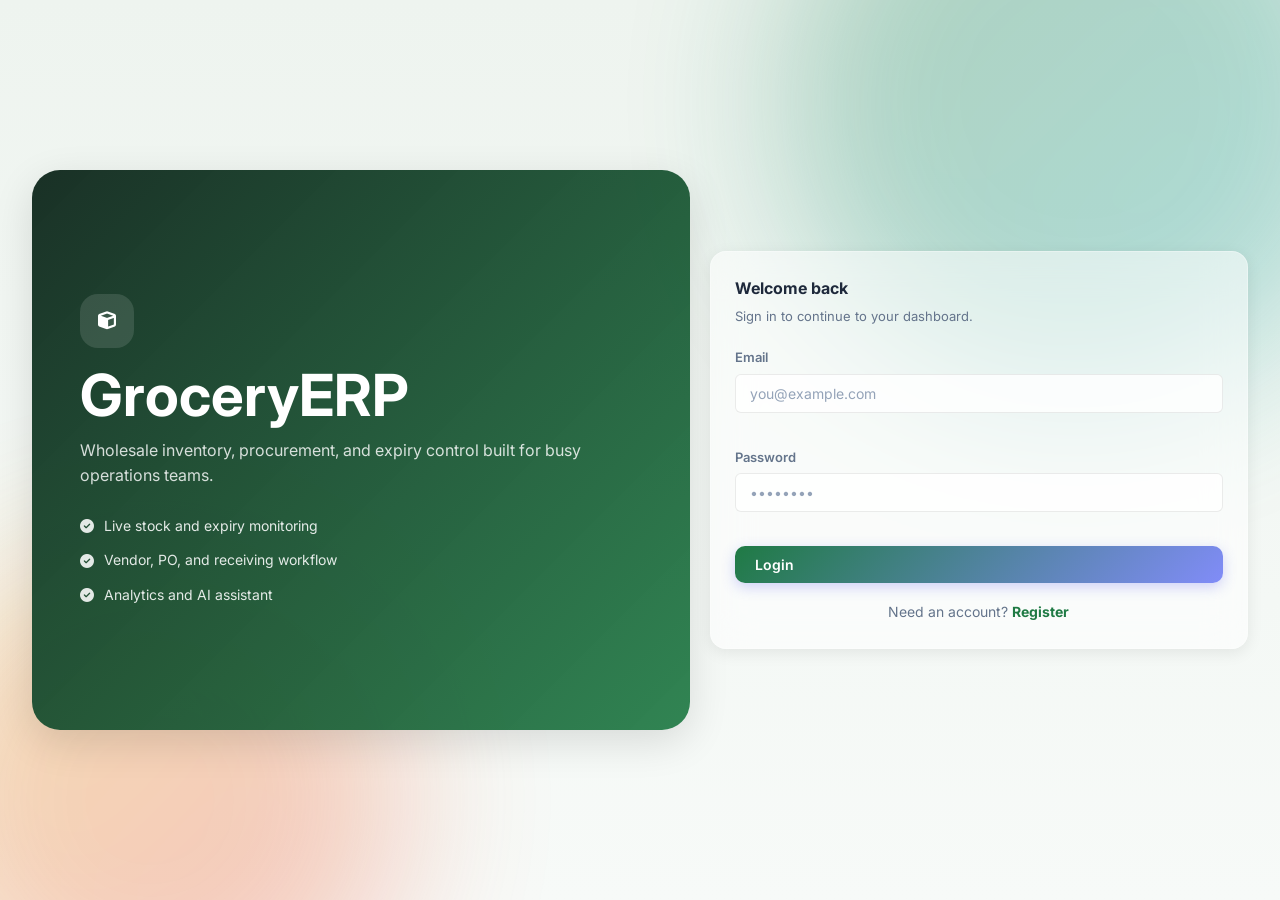
==== frontend/ai_chat.html @ c94205f8 "Added modular HTML skeleton and base frontend structure" ====
<!doctype html>
<html lang="en">
<head>
	<meta charset="utf-8">
	<meta name="viewport" content="width=device-width, initial-scale=1">
	<title>GroceryERP</title>
	<link rel="preconnect" href="https://fonts.googleapis.com">
	<link rel="preconnect" href="https://fonts.gstatic.com" crossorigin>
	<link href="https://fonts.googleapis.com/css2?family=Inter:wght@300;400;500;600;700;800;900&family=JetBrains+Mono:wght@400;500&display=swap" rel="stylesheet">
	<link rel="stylesheet" href="css/styles.css">
	<link rel="stylesheet" href="https://cdnjs.cloudflare.com/ajax/libs/font-awesome/6.5.2/css/all.min.css">
</head>
<body>
	<div class="animated-bg"></div>
	<div class="app-layout">
		<div id="sidebar-container"></div>
		<main class="main-content">
			<div id="navbar-container"></div>
			<div class="page-content" id="pageContent"></div>
		</main>
	</div>
	<script src="js/app.js"></script>
</body>
</html>
---- frontend/css/styles.css ----
@import url('https://fonts.googleapis.com/css2?family=Inter:wght@300;400;500;600;700;800;900&family=JetBrains+Mono:wght@400;500&display=swap');

:root {
    --primary: #1f7a44;
    --primary-hover: #166534;
    --primary-light: rgba(31, 122, 68, .12);
    --secondary: #0ea5a5;
    --accent: #f59e0b;
    --success: #10b981;
    --danger: #ef4444;
    --warning: #f59e0b;
    --info: #3b82f6;
    --bg-body: #eef4ef;
    --bg-sidebar: #10281d;
    --bg-card: rgba(255, 255, 255, .72);
    --bg-card-solid: #fff;
    --bg-navbar: rgba(255, 255, 255, .82);
    --bg-input: rgba(255, 255, 255, .8);
    --bg-hover: rgba(31, 122, 68, .07);
    --text-primary: #1e293b;
    --text-secondary: #64748b;
    --text-muted: #94a3b8;
    --border: rgba(0, 0, 0, .08);
    --border-hover: rgba(31, 122, 68, .3);
    --shadow-sm: 0 1px 3px rgba(0, 0, 0, .06);
    --shadow-md: 0 4px 16px rgba(0, 0, 0, .08);
    --shadow-lg: 0 12px 40px rgba(0, 0, 0, .12);
    --glass-bg: rgba(255, 255, 255, .55);
    --glass-border: rgba(255, 255, 255, .3);
    --glass-blur: 20px;
    --sidebar-w: 260px;
    --sidebar-collapsed: 72px;
    --navbar-h: 64px;
    --radius: 16px;
    --radius-sm: 10px;
    --radius-xs: 6px;
    --transition: all .3s cubic-bezier(.4, 0, .2, 1)
}

[data-theme=dark] {
    --bg-body: #07130d;
    --bg-sidebar: rgba(7, 19, 13, .95);
    --bg-card: rgba(19, 30, 24, .72);
    --bg-card-solid: #11231a;
    --bg-navbar: rgba(9, 22, 16, .92);
    --bg-input: rgba(17, 35, 26, .82);
    --bg-hover: rgba(31, 122, 68, .12);
    --text-primary: #f1f5f9;
    --text-secondary: #94a3b8;
    --text-muted: #64748b;
    --border: rgba(255, 255, 255, .06);
    --glass-bg: rgba(30, 41, 59, .55);
    --glass-border: rgba(255, 255, 255, .08);
    --shadow-sm: 0 1px 3px rgba(0, 0, 0, .3);
    --shadow-md: 0 4px 16px rgba(0, 0, 0, .4);
    --shadow-lg: 0 12px 40px rgba(0, 0, 0, .5)
}

*,
*::before,
*::after {
    margin: 0;
    padding: 0;
    box-sizing: border-box
}

html {
    scroll-behavior: smooth;
    -webkit-font-smoothing: antialiased
}

body {
    font-family: 'Inter', system-ui, sans-serif;
    background: linear-gradient(180deg, var(--bg-body) 0%, #f7faf8 100%);
    color: var(--text-primary);
    line-height: 1.6;
    min-height: 100vh;
    overflow-x: hidden;
    transition: var(--transition)
}

.animated-bg {
    position: fixed;
    inset: 0;
    z-index: -1;
    overflow: hidden
}

.animated-bg::before,
.animated-bg::after {
    content: '';
    position: absolute;
    border-radius: 50%;
    filter: blur(80px);
    opacity: .3;
    animation: floatBlob 20s ease-in-out infinite
}

.animated-bg::before {
    width: 600px;
    height: 600px;
    background: linear-gradient(135deg, #1f7a44, #0ea5a5);
    top: -200px;
    right: -100px
}

.animated-bg::after {
    width: 500px;
    height: 500px;
    background: linear-gradient(135deg, #f59e0b, #ef4444);
    bottom: -150px;
    left: -100px;
    animation-delay: -10s
}

[data-theme=dark] .animated-bg::before {
    opacity: .15
}

[data-theme=dark] .animated-bg::after {
    opacity: .1
}

@keyframes floatBlob {

    0%,
    100% {
        transform: translate(0, 0) scale(1)
    }

    25% {
        transform: translate(50px, -80px) scale(1.1)
    }

    50% {
        transform: translate(-30px, 60px) scale(.95)
    }

    75% {
        transform: translate(60px, 40px) scale(1.05)
    }
}

.app-layout {
    display: flex;
    min-height: 100vh
}

.main-content {
    flex: 1;
    margin-left: var(--sidebar-w);
    padding-top: var(--navbar-h);
    transition: var(--transition)
}

body.auth-mode .app-layout {
    display: block
}

body.auth-mode .sidebar,
body.auth-mode .navbar {
    display: none
}

body.auth-mode .main-content {
    margin-left: 0;
    padding-top: 0;
    min-height: 100vh
}

body.auth-mode .page-content {
    max-width: none;
    min-height: 100vh;
    padding: 0
}

.main-content.sidebar-collapsed {
    margin-left: var(--sidebar-collapsed)
}

.page-content {
    padding: 28px 32px;
    max-width: 1400px;
    animation: fadeInUp .5s ease
}

.page-stack {
    display: flex;
    flex-direction: column;
    gap: 18px
}

.page-header {
    display: flex;
    align-items: center;
    justify-content: space-between;
    gap: 16px;
    margin-bottom: 2px
}

.page-header h1 {
    font-size: 22px;
    font-weight: 800;
    line-height: 1.15
}

.page-header p {
    color: var(--text-secondary);
    font-size: 13px;
    margin-top: 4px
}

.page-subtitle {
    color: var(--text-muted);
    font-size: 12px;
    margin-top: 2px
}

.toolbar,
.filters-bar,
.tab-row,
.action-buttons,
.search-inline,
.section-title-row {
    display: flex;
    align-items: center;
    gap: 10px;
    flex-wrap: wrap
}

.filters-bar {
    gap: 12px
}

.dashboard-layout,
.split-layout,
.two-column-layout {
    display: grid;
    gap: 18px
}

.dashboard-layout,
.split-layout {
    grid-template-columns: minmax(0, 2fr) minmax(320px, 1fr)
}

.bottom-row {
    grid-template-columns: repeat(2, minmax(0, 1fr))
}

.dashboard-main,
.dashboard-side,
.chart-card,
.expiring-card {
    min-height: 100%
}

.quick-action-grid,
.mini-kpi-grid,
.report-grid,
.vendor-grid {
    display: grid;
    gap: 14px
}

.quick-action-grid {
    grid-template-columns: repeat(4, minmax(0, 1fr))
}

.mini-kpi-grid {
    grid-template-columns: repeat(4, minmax(0, 1fr))
}

.report-grid {
    grid-template-columns: repeat(3, minmax(0, 1fr))
}

.vendor-grid {
    grid-template-columns: repeat(4, minmax(0, 1fr))
}

.quick-action-card,
.vendor-card,
.report-card,
.mini-kpi,
.delivery-card,
.alert-row,
.list-row {
    background: var(--bg-card-solid);
    border: 1px solid var(--border);
    border-radius: var(--radius);
    box-shadow: var(--shadow-sm)
}

.quick-action-card {
    display: flex;
    align-items: center;
    gap: 12px;
    padding: 16px 18px;
    color: var(--text-primary);
    text-decoration: none;
    font-weight: 600;
    transition: var(--transition)
}

.quick-action-card:hover {
    transform: translateY(-2px);
    border-color: var(--primary);
    box-shadow: var(--shadow-md)
}

.quick-action-icon,
.report-icon,
.brand-mark,
.vendor-avatar,
.alert-mark,
.alert-icon,
.days-badge {
    display: inline-flex;
    align-items: center;
    justify-content: center;
    flex-shrink: 0
}

.quick-action-icon {
    width: 34px;
    height: 34px;
    border-radius: 10px;
    background: linear-gradient(135deg, rgba(31, 122, 68, .12), rgba(14, 165, 165, .12));
    color: var(--primary)
}

.table-caption {
    color: var(--text-muted);
    font-size: 12px;
    margin-top: 2px
}

.section-title-row {
    justify-content: space-between
}

.alert-count {
    min-width: 24px;
    height: 24px;
    border-radius: 999px;
    background: rgba(239, 68, 68, .12);
    color: var(--danger);
    display: inline-flex;
    align-items: center;
    justify-content: center;
    font-size: 12px;
    font-weight: 700;
    padding: 0 8px
}

.list-stack {
    display: flex;
    flex-direction: column;
    gap: 10px
}

.list-row,
.delivery-card,
.mini-kpi,
.alert-row {
    display: flex;
    align-items: center;
    justify-content: space-between;
    gap: 12px;
    padding: 14px 16px
}

.list-row strong,
.delivery-card strong,
.alert-title,
.table-name {
    color: var(--text-primary)
}

.days-badge,
.pill,
.mini-kpi {
    border-radius: 999px;
    font-size: 12px;
    font-weight: 700
}

.days-badge {
    min-width: 56px;
    min-height: 40px;
    padding: 0 10px;
    flex-direction: column;
    background: rgba(31, 122, 68, .12);
    color: var(--primary)
}

.days-badge.warning,
.mini-kpi.amber {
    background: rgba(245, 158, 11, .12);
    color: #d97706
}

.days-badge.danger,
.mini-kpi.red {
    background: rgba(239, 68, 68, .12);
    color: #dc2626
}

.mini-kpi.green {
    background: rgba(16, 185, 129, .12);
    color: #059669
}

.mini-kpi.blue {
    background: rgba(59, 130, 246, .12);
    color: #2563eb
}

.mini-kpi.orange {
    background: rgba(249, 115, 22, .12);
    color: #ea580c
}

.mini-kpi.purple {
    background: rgba(139, 92, 246, .12);
    color: #7c3aed
}

.mini-kpi strong {
    font-size: 16px
}

.mini-kpi span {
    font-size: 11px;
    text-transform: uppercase;
    letter-spacing: .8px
}

.panel-stack {
    display: flex;
    flex-direction: column;
    gap: 10px
}

.alert-row {
    align-items: flex-start
}

.alert-row.danger {
    background: rgba(239, 68, 68, .06)
}

.alert-row.warning {
    background: rgba(245, 158, 11, .08)
}

.alert-row.info {
    background: rgba(59, 130, 246, .06)
}

.alert-mark,
.alert-icon {
    width: 38px;
    height: 38px;
    border-radius: 12px
}

.alert-mark.expired,
.alert-icon.expired {
    background: rgba(239, 68, 68, .14);
    color: #dc2626
}

.alert-mark.low_stock,
.alert-icon.low_stock,
.alert-mark.expiry_warning,
.alert-icon.expiry_warning {
    background: rgba(245, 158, 11, .14);
    color: #d97706
}

.alert-mark.expiry_critical,
.alert-icon.expiry_critical {
    background: rgba(239, 68, 68, .14);
    color: #dc2626
}

.alert-mark.po_overdue,
.alert-icon.po_overdue {
    background: rgba(59, 130, 246, .14);
    color: #2563eb
}

.alert-copy {
    flex: 1
}

.alert-actions {
    display: flex;
    align-items: center;
    gap: 8px;
    flex-wrap: wrap
}

.vendor-card,
.report-card {
    padding: 18px
}

.vendor-head {
    display: flex;
    align-items: flex-start;
    gap: 12px;
    margin-bottom: 14px
}

.vendor-avatar,
.report-icon,
.brand-mark {
    width: 40px;
    height: 40px;
    border-radius: 12px;
    background: linear-gradient(135deg, rgba(31, 122, 68, .14), rgba(14, 165, 165, .14));
    color: var(--primary);
    font-size: 18px
}

.vendor-head h3,
.report-card h3,
.auth-card-head h2 {
    font-size: 16px;
    margin-bottom: 4px
}

.vendor-head p,
.report-card p,
.auth-card-head p {
    font-size: 13px;
    color: var(--text-secondary)
}

.vendor-meta {
    list-style: none;
    display: flex;
    flex-direction: column;
    gap: 8px;
    font-size: 13px;
    color: var(--text-secondary);
    margin-bottom: 14px
}

.vendor-meta i {
    width: 16px;
    color: var(--primary)
}

.vendor-footer {
    display: flex;
    align-items: center;
    justify-content: space-between;
    gap: 10px;
    flex-wrap: wrap
}

.report-card {
    text-align: center;
    display: flex;
    flex-direction: column;
    align-items: center;
    gap: 10px
}

.report-output {
    display: flex;
    flex-direction: column;
    gap: 14px;
    padding: 10px 2px 2px;
}

.report-output-head {
    display: flex;
    align-items: center;
    justify-content: space-between;
    gap: 12px;
    flex-wrap: wrap;
    padding-bottom: 6px;
    border-bottom: 1px solid var(--border)
}

.report-summary-grid {
    display: grid;
    grid-template-columns: repeat(auto-fit, minmax(160px, 1fr));
    gap: 12px
}

.report-loading,
.report-error,
.report-empty {
    padding: 20px;
    border-radius: 14px;
    background: var(--bg-input);
    color: var(--text-secondary)
}

.report-error {
    color: var(--danger)
}

.report-json {
    max-height: 360px;
    overflow: auto;
    padding: 16px;
    border-radius: 14px;
    background: rgba(15, 23, 42, .92);
    color: #e2e8f0;
    font-size: 12px;
    line-height: 1.6;
    font-family: 'JetBrains Mono', monospace;
}

.compact-report {
    overflow-x: auto;
    border-radius: 14px
}

.report-icon {
    margin-bottom: 6px
}

.mini-chart {
    display: flex;
    align-items: end;
    gap: 6px;
    min-height: 180px;
    padding: 22px 12px 6px;
    border-radius: 18px;
    background: linear-gradient(180deg, rgba(31, 122, 68, .06), rgba(14, 165, 165, .03))
}

.mini-chart span {
    width: 14px;
    border-radius: 999px 999px 0 0;
    background: linear-gradient(180deg, #6a9f80, #4f8a67)
}

.progress-track {
    width: 100%;
    height: 6px;
    border-radius: 999px;
    background: rgba(148, 163, 184, .2);
    overflow: hidden;
    margin-bottom: 8px
}

.progress-fill {
    display: block;
    height: 100%;
    border-radius: inherit
}

.progress-fill.green { background: linear-gradient(90deg, #22c55e, #16a34a) }
.progress-fill.amber { background: linear-gradient(90deg, #fbbf24, #f59e0b) }
.progress-fill.red { background: linear-gradient(90deg, #f87171, #ef4444) }

.tab-row {
    border-bottom: 1px solid var(--border);
    padding-bottom: 4px
}

.page-tab {
    border: none;
    background: transparent;
    color: var(--text-secondary);
    padding: 10px 0;
    font-size: 13px;
    font-weight: 600;
    cursor: pointer;
    position: relative
}

.page-tab.active,
.page-tab:hover {
    color: var(--primary)
}

.page-tab.active::after {
    content: '';
    position: absolute;
    left: 0;
    right: 0;
    bottom: -5px;
    height: 2px;
    border-radius: 999px;
    background: var(--primary)
}

.ghost-link {
    color: var(--primary);
    text-decoration: none;
    font-weight: 600;
    font-size: 13px
}

.ghost-link:hover {
    text-decoration: underline
}

.pill {
    display: inline-flex;
    align-items: center;
    gap: 6px;
    padding: 4px 10px
}

.pill.green { background: rgba(16, 185, 129, .12); color: #059669 }
.pill.amber { background: rgba(245, 158, 11, .12); color: #d97706 }
.pill.red { background: rgba(239, 68, 68, .12); color: #dc2626 }
.pill.slate { background: rgba(100, 116, 139, .12); color: #475569 }
.pill.yellow { background: rgba(245, 158, 11, .12); color: #d97706 }

.row-warning { background: rgba(245, 158, 11, .06) }
.row-danger { background: rgba(239, 68, 68, .06) }

.auth-shell {
    min-height: 100vh;
    display: grid;
    grid-template-columns: minmax(0, 1.1fr) minmax(360px, .9fr);
    gap: 20px;
    align-items: center;
    padding: 32px
}

.auth-hero {
    background: linear-gradient(135deg, rgba(16, 40, 29, .96), rgba(31, 122, 68, .92));
    color: #fff;
    border-radius: 28px;
    padding: 48px;
    min-height: 560px;
    display: flex;
    flex-direction: column;
    justify-content: center;
    box-shadow: var(--shadow-lg)
}

.auth-hero h1 {
    font-size: clamp(34px, 5vw, 58px);
    line-height: 1;
    margin: 18px 0 14px
}

.auth-hero p {
    max-width: 560px;
    color: rgba(255, 255, 255, .82);
    font-size: 16px
}

.auth-feature-list {
    display: grid;
    gap: 12px;
    margin-top: 26px
}

.auth-feature-list div {
    display: flex;
    align-items: center;
    gap: 10px;
    font-size: 14px;
    color: rgba(255, 255, 255, .88)
}

.brand-mark {
    background: rgba(255, 255, 255, .12);
    color: #fff;
    width: 54px;
    height: 54px;
    border-radius: 18px
}

.auth-card {
    padding: 34px;
    border-radius: 28px;
    background: rgba(255, 255, 255, .88)
}

.auth-card-head {
    margin-bottom: 20px
}

.auth-form {
    display: flex;
    flex-direction: column;
    gap: 14px
}

.auth-switch {
    margin-top: 18px;
    color: var(--text-secondary);
    font-size: 14px;
    text-align: center
}

.auth-switch a {
    color: var(--primary);
    font-weight: 700;
    text-decoration: none
}

.compact-table thead th,
.compact-table tbody td {
    padding-top: 10px;
    padding-bottom: 10px
}

.preview-card,
.receipt-card {
    padding: 18px;
    border: 1px solid var(--border);
    border-radius: 18px;
    background: rgba(255, 255, 255, .66)
}

.search-inline {
    margin-bottom: 14px
}

.search-inline .form-control {
    flex: 1
}

.form-control-sm {
    padding: 8px 10px;
    font-size: 13px;
    min-height: 34px
}

.w-100 {
    width: 100%
}

.page-header .btn,
.page-header .ghost-link {
    white-space: nowrap
}

#assistantWidgetHost {
    position: fixed;
    right: 16px;
    bottom: 16px;
    z-index: 980
}

.assistant-widget {
    width: 300px;
    padding: 14px;
    border-radius: 16px;
    background: rgba(255, 255, 255, .96);
    box-shadow: var(--shadow-lg)
}

.assistant-head {
    display: flex;
    align-items: center;
    justify-content: space-between;
    margin-bottom: 10px
}

.assistant-close-btn {
    width: 28px;
    height: 28px;
    border: 1px solid var(--border);
    border-radius: 999px;
    background: var(--bg-input);
    color: var(--text-secondary);
    display: inline-flex;
    align-items: center;
    justify-content: center;
    cursor: pointer;
    transition: var(--transition)
}

.assistant-close-btn:hover {
    color: var(--danger);
    border-color: rgba(239, 68, 68, .25);
    background: rgba(239, 68, 68, .08)
}

.assistant-title {
    font-size: 13px;
    font-weight: 800;
    color: var(--primary)
}

.assistant-subtitle {
    font-size: 11px;
    color: var(--text-muted)
}

.assistant-form {
    display: grid;
    gap: 8px;
    margin-bottom: 10px
}

.assistant-actions {
    display: grid;
    grid-template-columns: 1fr 1fr;
    gap: 8px
}

.assistant-prompt {
    margin-bottom: 8px;
    resize: vertical;
    min-height: 82px
}

.assistant-widget .btn {
    justify-content: center
}

.assistant-widget .btn + .btn {
    margin-top: 8px
}

@media(max-width: 1200px) {
    #assistantWidgetHost {
        width: 280px
    }
}

@media(max-width: 768px) {
    #assistantWidgetHost {
        left: 12px;
        right: 12px;
        bottom: 12px
    }

    .assistant-widget {
        width: auto
    }
}

@keyframes fadeInUp {
    from {
        opacity: 0;
        transform: translateY(20px)
    }

    to {
        opacity: 1;
        transform: translateY(0)
    }
}

@keyframes slideInUp {
    from {
        opacity: 0;
        transform: translateY(30px)
    }

    to {
        opacity: 1;
        transform: translateY(0)
    }
}

.sidebar {
    position: fixed;
    top: 0;
    left: 0;
    width: var(--sidebar-w);
    height: 100vh;
    background: var(--bg-sidebar);
    backdrop-filter: blur(var(--glass-blur));
    border-right: 1px solid var(--border);
    z-index: 1000;
    display: flex;
    flex-direction: column;
    transition: var(--transition);
    overflow: hidden
}

.sidebar.collapsed {
    width: var(--sidebar-collapsed)
}

.sidebar-brand {
    display: flex;
    align-items: center;
    gap: 12px;
    padding: 18px 20px;
    border-bottom: 1px solid var(--border);
    min-height: var(--navbar-h)
}

.sidebar-brand .logo-icon {
    width: 36px;
    height: 36px;
    background: linear-gradient(135deg, var(--primary), var(--secondary));
    border-radius: 10px;
    display: flex;
    align-items: center;
    justify-content: center;
    color: #fff;
    font-size: 18px;
    flex-shrink: 0;
    box-shadow: 0 4px 12px rgba(99, 102, 241, .35)
}

.sidebar-brand .brand-text {
    font-weight: 700;
    font-size: 17px;
    background: linear-gradient(135deg, var(--primary), var(--secondary));
    -webkit-background-clip: text;
    -webkit-text-fill-color: transparent;
    background-clip: text;
    white-space: nowrap;
    overflow: hidden;
    transition: var(--transition)
}

.sidebar.collapsed .brand-text {
    opacity: 0;
    width: 0
}

.sidebar-nav {
    flex: 1;
    padding: 16px 12px;
    overflow-y: auto
}

.nav-section-title {
    font-size: 10px;
    font-weight: 700;
    text-transform: uppercase;
    letter-spacing: 1.5px;
    color: var(--text-muted);
    padding: 12px 12px 6px;
    white-space: nowrap;
    overflow: hidden
}

.sidebar.collapsed .nav-section-title {
    opacity: 0;
    height: 0;
    padding: 0
}

.nav-link {
    display: flex;
    align-items: center;
    gap: 12px;
    padding: 10px 14px;
    border-radius: var(--radius-sm);
    color: var(--text-secondary);
    text-decoration: none;
    font-size: 14px;
    font-weight: 500;
    transition: var(--transition);
    margin-bottom: 2px;
    white-space: nowrap;
    position: relative
}

.nav-link i {
    width: 20px;
    text-align: center;
    font-size: 16px;
    flex-shrink: 0
}

.nav-link:hover {
    background: var(--bg-hover);
    color: var(--primary);
    transform: translateX(4px)
}

.nav-link.active {
    background: var(--primary-light);
    color: var(--primary);
    font-weight: 600
}

.nav-link.active::before {
    content: '';
    position: absolute;
    left: 0;
    top: 50%;
    transform: translateY(-50%);
    width: 3px;
    height: 60%;
    background: var(--primary);
    border-radius: 0 4px 4px 0
}

.sidebar.collapsed .nav-link span {
    opacity: 0;
    width: 0
}

.navbar {
    position: fixed;
    top: 0;
    left: var(--sidebar-w);
    right: 0;
    height: var(--navbar-h);
    background: var(--bg-navbar);
    backdrop-filter: blur(var(--glass-blur));
    border-bottom: 1px solid var(--border);
    display: flex;
    align-items: center;
    justify-content: space-between;
    padding: 0 28px;
    z-index: 999;
    transition: var(--transition)
}

.navbar.sidebar-collapsed {
    left: var(--sidebar-collapsed)
}

.navbar-left {
    display: flex;
    align-items: center;
    gap: 16px
}

.sidebar-toggle {
    background: none;
    border: none;
    color: var(--text-secondary);
    font-size: 18px;
    cursor: pointer;
    padding: 8px;
    border-radius: var(--radius-xs);
    transition: var(--transition)
}

.sidebar-toggle:hover {
    background: var(--bg-hover);
    color: var(--primary)
}

.page-title {
    font-size: 18px;
    font-weight: 700
}

.navbar-right {
    display: flex;
    align-items: center;
    gap: 10px;
    flex-wrap: wrap
}

.navbar-search {
    display: flex;
    align-items: center;
    gap: 8px;
    padding: 8px 12px;
    border: 1px solid var(--border);
    border-radius: 14px;
    background: var(--bg-card-solid);
    min-width: 280px;
    box-shadow: var(--shadow-sm)
}

.navbar-search i {
    color: var(--text-muted)
}

.nav-search-input {
    border: none;
    outline: none;
    background: transparent;
    width: 100%;
    color: var(--text-primary);
    font-size: 13px
}

.nav-icon-btn {
    background: none;
    border: none;
    color: var(--text-secondary);
    font-size: 17px;
    cursor: pointer;
    padding: 8px 10px;
    border-radius: var(--radius-xs);
    transition: var(--transition);
    position: relative
}

.nav-icon-btn:hover {
    background: var(--bg-hover);
    color: var(--primary)
}

.nav-icon-btn .badge {
    position: absolute;
    top: 2px;
    right: 2px;
    width: 8px;
    height: 8px;
    background: var(--danger);
    border-radius: 50%;
    border: 2px solid var(--bg-navbar)
}

.user-avatar {
    width: 34px;
    height: 34px;
    border-radius: 50%;
    background: linear-gradient(135deg, var(--primary), var(--secondary));
    display: flex;
    align-items: center;
    justify-content: center;
    color: #fff;
    font-weight: 700;
    font-size: 13px;
    cursor: pointer;
    transition: var(--transition)
}

.user-avatar:hover {
    transform: scale(1.1);
    box-shadow: 0 0 20px rgba(99, 102, 241, .3)
}

.glass-card {
    background: var(--glass-bg);
    backdrop-filter: blur(var(--glass-blur));
    border: 1px solid var(--glass-border);
    border-radius: var(--radius);
    padding: 24px;
    box-shadow: var(--shadow-md);
    transition: var(--transition)
}

.glass-card:hover {
    box-shadow: var(--shadow-lg);
    transform: translateY(-2px);
    border-color: var(--border-hover)
}

.stats-grid {
    display: grid;
    grid-template-columns: repeat(auto-fit, minmax(220px, 1fr));
    gap: 20px;
    margin-bottom: 28px
}

.stat-card {
    background: var(--glass-bg);
    backdrop-filter: blur(var(--glass-blur));
    border: 1px solid var(--glass-border);
    border-radius: var(--radius);
    padding: 24px;
    display: flex;
    align-items: flex-start;
    justify-content: space-between;
    transition: var(--transition);
    position: relative;
    overflow: hidden;
    animation: slideInUp .6s ease forwards;
    opacity: 0
}

.stat-card:nth-child(1) {
    animation-delay: .1s
}

.stat-card:nth-child(2) {
    animation-delay: .2s
}

.stat-card:nth-child(3) {
    animation-delay: .3s
}

.stat-card:nth-child(4) {
    animation-delay: .4s
}

.stat-card::after {
    content: '';
    position: absolute;
    top: 0;
    right: 0;
    width: 120px;
    height: 120px;
    border-radius: 50%;
    filter: blur(50px);
    opacity: .15;
    pointer-events: none
}

.stat-card.purple::after {
    background: #6366f1
}

.stat-card.cyan::after {
    background: #06b6d4
}

.stat-card.green::after {
    background: #10b981
}

.stat-card.orange::after {
    background: #f59e0b
}

.stat-card.red::after {
    background: #ef4444
}

.stat-card.blue::after {
    background: #3b82f6
}

.stat-card:hover {
    transform: translateY(-4px);
    box-shadow: var(--shadow-lg)
}

.stat-info h4 {
    font-size: 13px;
    font-weight: 600;
    color: var(--text-secondary);
    text-transform: uppercase;
    letter-spacing: .8px;
    margin-bottom: 8px
}

.stat-info .stat-value {
    font-size: 32px;
    font-weight: 800;
    line-height: 1
}

.stat-info .stat-sub {
    font-size: 12px;
    color: var(--text-muted);
    margin-top: 6px
}

.stat-icon {
    width: 48px;
    height: 48px;
    border-radius: 14px;
    display: flex;
    align-items: center;
    justify-content: center;
    font-size: 20px;
    color: #fff;
    flex-shrink: 0
}

.stat-icon.purple {
    background: linear-gradient(135deg, #6366f1, #818cf8)
}

.stat-icon.cyan {
    background: linear-gradient(135deg, #06b6d4, #22d3ee)
}

.stat-icon.green {
    background: linear-gradient(135deg, #10b981, #34d399)
}

.stat-icon.orange {
    background: linear-gradient(135deg, #f59e0b, #fbbf24)
}

.stat-icon.red {
    background: linear-gradient(135deg, #ef4444, #f87171)
}

.stat-icon.blue {
    background: linear-gradient(135deg, #3b82f6, #60a5fa)
}

.table-container {
    background: var(--glass-bg);
    backdrop-filter: blur(var(--glass-blur));
    border: 1px solid var(--glass-border);
    border-radius: var(--radius);
    overflow: hidden;
    box-shadow: var(--shadow-md)
}

.table-header {
    display: flex;
    align-items: center;
    justify-content: space-between;
    padding: 18px 24px;
    border-bottom: 1px solid var(--border);
    flex-wrap: wrap;
    gap: 12px
}

.table-header h3 {
    font-size: 16px;
    font-weight: 700
}

.table-actions {
    display: flex;
    gap: 10px;
    align-items: center;
    flex-wrap: wrap
}

.search-input {
    padding: 8px 14px 8px 36px;
    border: 1px solid var(--border);
    border-radius: var(--radius-xs);
    background: var(--bg-input);
    color: var(--text-primary);
    font-size: 13px;
    font-family: 'Inter', sans-serif;
    transition: var(--transition);
    width: 220px
}

.search-input:focus {
    outline: none;
    border-color: var(--primary);
    box-shadow: 0 0 0 3px var(--primary-light)
}

.search-wrapper {
    position: relative
}

.search-wrapper i {
    position: absolute;
    left: 12px;
    top: 50%;
    transform: translateY(-50%);
    color: var(--text-muted);
    font-size: 13px
}

.filter-select {
    padding: 8px 14px;
    border: 1px solid var(--border);
    border-radius: var(--radius-xs);
    background: var(--bg-input);
    color: var(--text-primary);
    font-size: 13px;
    font-family: 'Inter', sans-serif;
    cursor: pointer
}

.filter-select:focus {
    outline: none;
    border-color: var(--primary)
}

table {
    width: 100%;
    border-collapse: collapse
}

thead th {
    padding: 12px 20px;
    text-align: left;
    font-size: 11px;
    font-weight: 700;
    text-transform: uppercase;
    letter-spacing: 1px;
    color: var(--text-muted);
    background: var(--bg-hover);
    border-bottom: 1px solid var(--border);
    cursor: pointer
}

thead th:hover {
    color: var(--primary)
}

tbody td {
    padding: 14px 20px;
    font-size: 14px;
    border-bottom: 1px solid var(--border);
    color: var(--text-primary)
}

tbody tr {
    transition: var(--transition)
}

tbody tr:hover {
    background: var(--bg-hover)
}

tbody tr:last-child td {
    border-bottom: none
}

.status-badge {
    display: inline-flex;
    align-items: center;
    gap: 6px;
    padding: 4px 12px;
    border-radius: 20px;
    font-size: 12px;
    font-weight: 600
}

.status-badge::before {
    content: '';
    width: 6px;
    height: 6px;
    border-radius: 50%;
    animation: pulse 2s ease-in-out infinite
}

@keyframes pulse {

    0%,
    100% {
        opacity: 1
    }

    50% {
        opacity: .4
    }
}

.status-badge.draft {
    background: rgba(100, 116, 139, .12);
    color: #64748b
}

.status-badge.draft::before {
    background: #64748b
}

.status-badge.pending,
.status-badge.pending_approval {
    background: rgba(245, 158, 11, .12);
    color: #d97706
}

.status-badge.pending::before,
.status-badge.pending_approval::before {
    background: #d97706
}

.status-badge.approved {
    background: rgba(16, 185, 129, .12);
    color: #059669
}

.status-badge.approved::before {
    background: #059669
}

.status-badge.sent {
    background: rgba(59, 130, 246, .12);
    color: #2563eb
}

.status-badge.sent::before {
    background: #2563eb
}

.status-badge.received,
.status-badge.partially_received {
    background: rgba(99, 102, 241, .12);
    color: #4f46e5
}

.status-badge.received::before,
.status-badge.partially_received::before {
    background: #4f46e5
}

.status-badge.partially_rcvd,
.status-badge.normal,
.status-badge.safe,
.status-badge.active {
    background: rgba(16, 185, 129, .12);
    color: #059669
}

.status-badge.partially_rcvd::before,
.status-badge.normal::before,
.status-badge.safe::before,
.status-badge.active::before {
    background: #059669
}

.status-badge.expired,
.status-badge.low_stock,
.status-badge.critical,
.status-badge.blacklisted,
.status-badge.po_overdue {
    background: rgba(239, 68, 68, .12);
    color: #dc2626
}

.status-badge.expired::before,
.status-badge.low_stock::before,
.status-badge.critical::before,
.status-badge.blacklisted::before,
.status-badge.po_overdue::before {
    background: #dc2626
}

.status-badge.warning {
    background: rgba(245, 158, 11, .12);
    color: #d97706
}

.status-badge.warning::before {
    background: #d97706
}

.status-badge.cancelled,
.status-badge.rejected {
    background: rgba(239, 68, 68, .12);
    color: #dc2626
}

.status-badge.cancelled::before,
.status-badge.rejected::before {
    background: #dc2626
}

.btn {
    display: inline-flex;
    align-items: center;
    gap: 8px;
    padding: 10px 20px;
    border: none;
    border-radius: var(--radius-sm);
    font-family: 'Inter', sans-serif;
    font-size: 14px;
    font-weight: 600;
    cursor: pointer;
    transition: var(--transition);
    text-decoration: none;
    white-space: nowrap
}

.btn:active {
    transform: scale(.97)
}

.btn-primary {
    background: linear-gradient(135deg, var(--primary), #818cf8);
    color: #fff;
    box-shadow: 0 4px 14px rgba(99, 102, 241, .3)
}

.btn-primary:hover {
    box-shadow: 0 6px 20px rgba(99, 102, 241, .45);
    transform: translateY(-1px)
}

.btn-secondary {
    background: var(--bg-input);
    color: var(--text-primary);
    border: 1px solid var(--border)
}

.btn-secondary:hover {
    border-color: var(--primary);
    color: var(--primary)
}

.btn-success {
    background: linear-gradient(135deg, var(--success), #34d399);
    color: #fff;
    box-shadow: 0 4px 14px rgba(16, 185, 129, .3)
}

.btn-danger {
    background: linear-gradient(135deg, var(--danger), #f87171);
    color: #fff
}

.btn-sm {
    padding: 6px 14px;
    font-size: 12px;
    border-radius: var(--radius-xs)
}

.btn-icon {
    padding: 8px;
    border-radius: var(--radius-xs);
    background: none;
    border: 1px solid var(--border);
    color: var(--text-secondary);
    cursor: pointer;
    transition: var(--transition)
}

.btn-icon:hover {
    border-color: var(--danger);
    color: var(--danger);
    background: rgba(239, 68, 68, .06)
}

.form-group {
    margin-bottom: 20px
}

.form-label {
    display: block;
    font-size: 13px;
    font-weight: 600;
    color: var(--text-secondary);
    margin-bottom: 6px
}

.form-control {
    width: 100%;
    padding: 10px 14px;
    border: 1px solid var(--border);
    border-radius: var(--radius-xs);
    background: var(--bg-input);
    color: var(--text-primary);
    font-family: 'Inter', sans-serif;
    font-size: 14px;
    transition: var(--transition)
}

.form-control:focus {
    outline: none;
    border-color: var(--primary);
    box-shadow: 0 0 0 3px var(--primary-light)
}

.form-control::placeholder {
    color: var(--text-muted)
}

select.form-control {
    cursor: pointer
}

textarea.form-control {
    resize: vertical;
    min-height: 80px
}

.form-row {
    display: grid;
    grid-template-columns: repeat(auto-fit, minmax(200px, 1fr));
    gap: 16px
}

.item-row {
    display: grid;
    grid-template-columns: 2fr 1fr 1fr 1fr auto;
    gap: 12px;
    align-items: end;
    padding: 14px;
    background: var(--bg-card);
    border: 1px solid var(--border);
    border-radius: var(--radius-sm);
    margin-bottom: 10px;
    animation: slideInUp .4s ease
}

.item-row:hover {
    border-color: var(--border-hover);
    box-shadow: var(--shadow-sm)
}

.pagination {
    display: flex;
    align-items: center;
    justify-content: center;
    gap: 6px;
    padding: 16px 24px;
    border-top: 1px solid var(--border)
}

.page-btn {
    padding: 6px 12px;
    border: 1px solid var(--border);
    border-radius: var(--radius-xs);
    background: var(--bg-input);
    color: var(--text-secondary);
    font-size: 13px;
    cursor: pointer
}

.page-btn:hover {
    border-color: var(--primary);
    color: var(--primary)
}

.toast-container {
    position: fixed;
    top: 20px;
    right: 20px;
    z-index: 9999;
    display: flex;
    flex-direction: column;
    gap: 10px
}

.toast {
    display: flex;
    align-items: center;
    gap: 12px;
    padding: 14px 20px;
    border-radius: var(--radius-sm);
    background: var(--bg-card-solid);
    border: 1px solid var(--border);
    box-shadow: var(--shadow-lg);
    animation: toastIn .4s cubic-bezier(.34, 1.56, .64, 1);
    max-width: 380px;
    font-size: 14px
}

.toast.removing {
    animation: toastOut .3s ease forwards
}

@keyframes toastIn {
    from {
        opacity: 0;
        transform: translateX(100px) scale(.9)
    }

    to {
        opacity: 1;
        transform: translateX(0) scale(1)
    }
}

@keyframes toastOut {
    to {
        opacity: 0;
        transform: translateX(100px) scale(.9)
    }
}

.toast-icon {
    font-size: 18px;
    flex-shrink: 0
}

.toast.success .toast-icon {
    color: var(--success)
}

.toast.error .toast-icon {
    color: var(--danger)
}

.toast.info .toast-icon {
    color: var(--info)
}

.toast.warning .toast-icon {
    color: var(--warning)
}

.spinner-overlay {
    position: fixed;
    inset: 0;
    background: rgba(0, 0, 0, .2);
    backdrop-filter: blur(4px);
    display: flex;
    align-items: center;
    justify-content: center;
    z-index: 9999
}

.spinner {
    width: 48px;
    height: 48px;
    border: 3px solid var(--border);
    border-top-color: var(--primary);
    border-radius: 50%;
    animation: spin .8s linear infinite
}

@keyframes spin {
    to {
        transform: rotate(360deg)
    }
}

.spinner-inline {
    width: 16px;
    height: 16px;
    border-width: 2px;
    display: inline-block;
    vertical-align: middle
}

.login-page {
    min-height: 100vh;
    display: flex;
    align-items: center;
    justify-content: center;
    padding: 20px;
    position: relative
}

.login-card {
    background: var(--glass-bg);
    backdrop-filter: blur(30px);
    border: 1px solid var(--glass-border);
    border-radius: 24px;
    padding: 48px 40px;
    width: 100%;
    max-width: 440px;
    box-shadow: var(--shadow-lg);
    text-align: center;
    animation: fadeInUp .8s ease
}

.login-card .logo-icon {
    width: 64px;
    height: 64px;
    background: linear-gradient(135deg, var(--primary), var(--secondary));
    border-radius: 18px;
    display: inline-flex;
    align-items: center;
    justify-content: center;
    color: #fff;
    font-size: 28px;
    margin-bottom: 20px;
    box-shadow: 0 8px 24px rgba(99, 102, 241, .35)
}

.login-card h1 {
    font-size: 26px;
    font-weight: 800;
    margin-bottom: 6px;
    background: linear-gradient(135deg, var(--primary), var(--secondary));
    -webkit-background-clip: text;
    -webkit-text-fill-color: transparent;
    background-clip: text
}

.login-card p {
    color: var(--text-secondary);
    font-size: 14px;
    margin-bottom: 32px
}

.login-divider {
    display: flex;
    align-items: center;
    gap: 16px;
    margin: 20px 0;
    color: var(--text-muted);
    font-size: 12px
}

.login-divider::before,
.login-divider::after {
    content: '';
    flex: 1;
    height: 1px;
    background: var(--border)
}

.dev-login-btn {
    display: inline-flex;
    align-items: center;
    gap: 8px;
    padding: 12px 28px;
    background: linear-gradient(135deg, var(--primary), var(--secondary));
    color: #fff;
    border: none;
    border-radius: 12px;
    font-family: 'Inter', sans-serif;
    font-size: 14px;
    font-weight: 600;
    cursor: pointer;
    width: 100%;
    justify-content: center;
    transition: var(--transition)
}

.dev-login-btn:hover {
    box-shadow: 0 6px 20px rgba(99, 102, 241, .4);
    transform: translateY(-2px)
}

.totals-section {
    background: var(--glass-bg);
    backdrop-filter: blur(var(--glass-blur));
    border: 1px solid var(--glass-border);
    border-radius: var(--radius);
    padding: 20px 24px;
    margin-top: 20px
}

.total-row {
    display: flex;
    justify-content: space-between;
    padding: 8px 0;
    font-size: 14px;
    color: var(--text-secondary)
}

.total-row.grand-total {
    border-top: 2px solid var(--border);
    margin-top: 8px;
    padding-top: 14px;
    font-size: 18px;
    font-weight: 800;
    color: var(--text-primary)
}

.empty-state {
    text-align: center;
    padding: 60px 20px;
    color: var(--text-muted)
}

.empty-state i {
    font-size: 48px;
    margin-bottom: 16px;
    opacity: .3
}

.empty-state h4 {
    font-size: 16px;
    font-weight: 600;
    color: var(--text-secondary);
    margin-bottom: 8px
}

.modal {
    display: none;
    position: fixed;
    inset: 0;
    background: rgba(0, 0, 0, .5);
    align-items: center;
    justify-content: center;
    z-index: 1000;
    animation: fadeIn .2s ease
}

.modal-content {
    background: var(--bg-card-solid);
    border-radius: 12px;
    max-width: 600px;
    width: 90%;
    max-height: 90vh;
    overflow-y: auto;
    box-shadow: 0 20px 60px rgba(0, 0, 0, .3);
    animation: slideInUp .3s ease
}

.modal-header {
    display: flex;
    justify-content: space-between;
    align-items: center;
    padding: 24px;
    border-bottom: 1px solid var(--border)
}

.modal-header h2 {
    margin: 0;
    font-size: 20px;
    font-weight: 700
}

.modal-close {
    background: none;
    border: none;
    cursor: pointer;
    font-size: 20px;
    color: var(--text-secondary);
    padding: 4px
}

.modal-close:hover {
    color: var(--text-primary)
}

.modal-body {
    padding: 24px
}

@keyframes fadeIn {
    from {
        opacity: 0
    }

    to {
        opacity: 1
    }
}

.action-buttons {
    display: flex;
    gap: 8px
}

.alert-item {
    display: flex;
    align-items: center;
    gap: 16px;
    padding: 16px;
    background: var(--bg-card);
    border: 1px solid var(--border);
    border-radius: var(--radius-sm);
    margin-bottom: 10px;
    transition: var(--transition)
}

.alert-item:hover {
    border-color: var(--border-hover)
}

.alert-icon {
    width: 40px;
    height: 40px;
    border-radius: 10px;
    display: flex;
    align-items: center;
    justify-content: center;
    font-size: 18px;
    flex-shrink: 0
}

.alert-icon.low_stock {
    background: rgba(245, 158, 11, .12);
    color: #d97706
}

.alert-icon.expiry_warning {
    background: rgba(245, 158, 11, .12);
    color: #d97706
}

.alert-icon.expiry_critical {
    background: rgba(239, 68, 68, .12);
    color: #dc2626
}

.alert-icon.expired {
    background: rgba(239, 68, 68, .12);
    color: #dc2626
}

.chat-container {
    display: flex;
    flex-direction: column;
    height: calc(100vh - 160px);
    background: var(--glass-bg);
    backdrop-filter: blur(var(--glass-blur));
    border: 1px solid var(--glass-border);
    border-radius: var(--radius);
    overflow: hidden
}

.chat-messages {
    flex: 1;
    overflow-y: auto;
    padding: 24px;
    display: flex;
    flex-direction: column;
    gap: 16px
}

.chat-msg {
    max-width: 80%;
    padding: 14px 18px;
    border-radius: 16px;
    font-size: 14px;
    line-height: 1.5;
    animation: fadeInUp .3s ease
}

.chat-msg.user {
    align-self: flex-end;
    background: linear-gradient(135deg, var(--primary), #818cf8);
    color: #fff;
    border-bottom-right-radius: 4px
}

.chat-msg.ai {
    align-self: flex-start;
    background: var(--bg-card);
    border: 1px solid var(--border);
    border-bottom-left-radius: 4px
}

.chat-input-area {
    display: flex;
    gap: 12px;
    padding: 20px;
    border-top: 1px solid var(--border);
    background: var(--bg-card)
}

.chat-input-area input {
    flex: 1
}

@media(max-width:768px) {
    .sidebar {
        transform: translateX(-100%)
    }

    .sidebar.mobile-open {
        transform: translateX(0)
    }

    .main-content,
    .main-content.sidebar-collapsed {
        margin-left: 0
    }

    .navbar,
    .navbar.sidebar-collapsed {
        left: 0
    }

    .page-content {
        padding: 20px 16px
    }

    .stats-grid {
        grid-template-columns: 1fr 1fr;
        gap: 12px
    }

    .item-row {
        grid-template-columns: 1fr
    }
}

@media(max-width:480px) {
    .stats-grid {
        grid-template-columns: 1fr
    }

    .login-card {
        padding: 32px 24px
    }
}

.text-center {
    text-align: center
}

.mt-2 {
    margin-top: 16px
}

.mt-3 {
    margin-top: 24px
}

.mb-2 {
    margin-bottom: 16px
}

.mb-3 {
    margin-bottom: 24px
}

.flex {
    display: flex
}

.items-center {
    align-items: center
}

.justify-between {
    justify-content: space-between
}

.gap-2 {
    gap: 16px
}

.font-mono {
    font-family: 'JetBrains Mono', monospace
}

.text-muted {
    color: var(--text-muted)
}

.text-sm {
    font-size: 13px
}
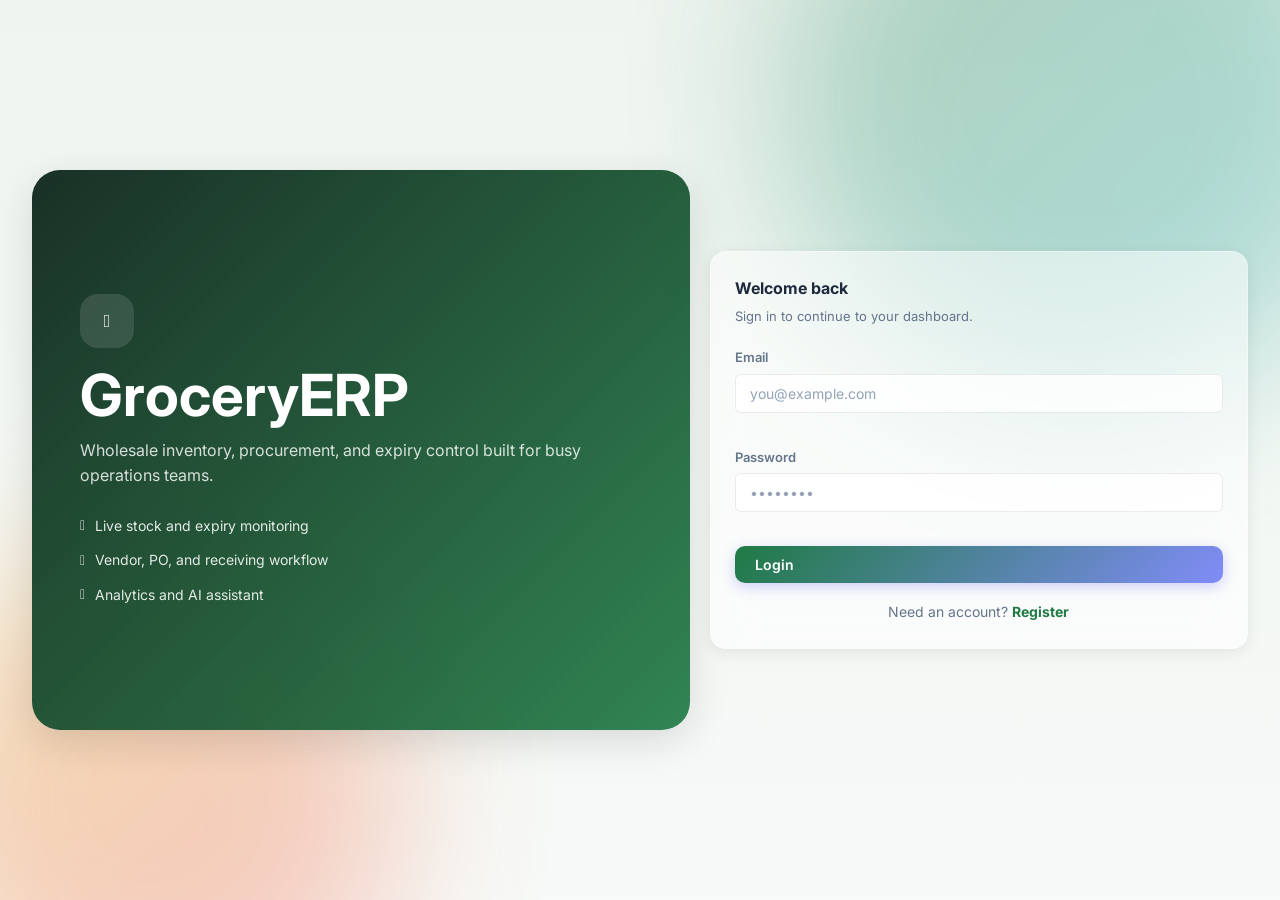
==== commit 9add9b5f: "Refactor code structure for improved readability and maintainability Co-authored-by: Copilot <copilo" ====
--- a/frontend/ai_chat.html
+++ b/frontend/ai_chat.html
@@ -8,7 +8,7 @@
 	<link rel="preconnect" href="https://fonts.gstatic.com" crossorigin>
 	<link href="https://fonts.googleapis.com/css2?family=Inter:wght@300;400;500;600;700;800;900&family=JetBrains+Mono:wght@400;500&display=swap" rel="stylesheet">
 	<link rel="stylesheet" href="css/styles.css">
-	<link rel="stylesheet" href="https://cdnjs.cloudflare.com/ajax/libs/font-awesome/6.5.2/css/all.min.css">
+	<link rel="stylesheet" href="css/font-awesome.min.css">
 </head>
 <body>
 	<div class="animated-bg"></div>
